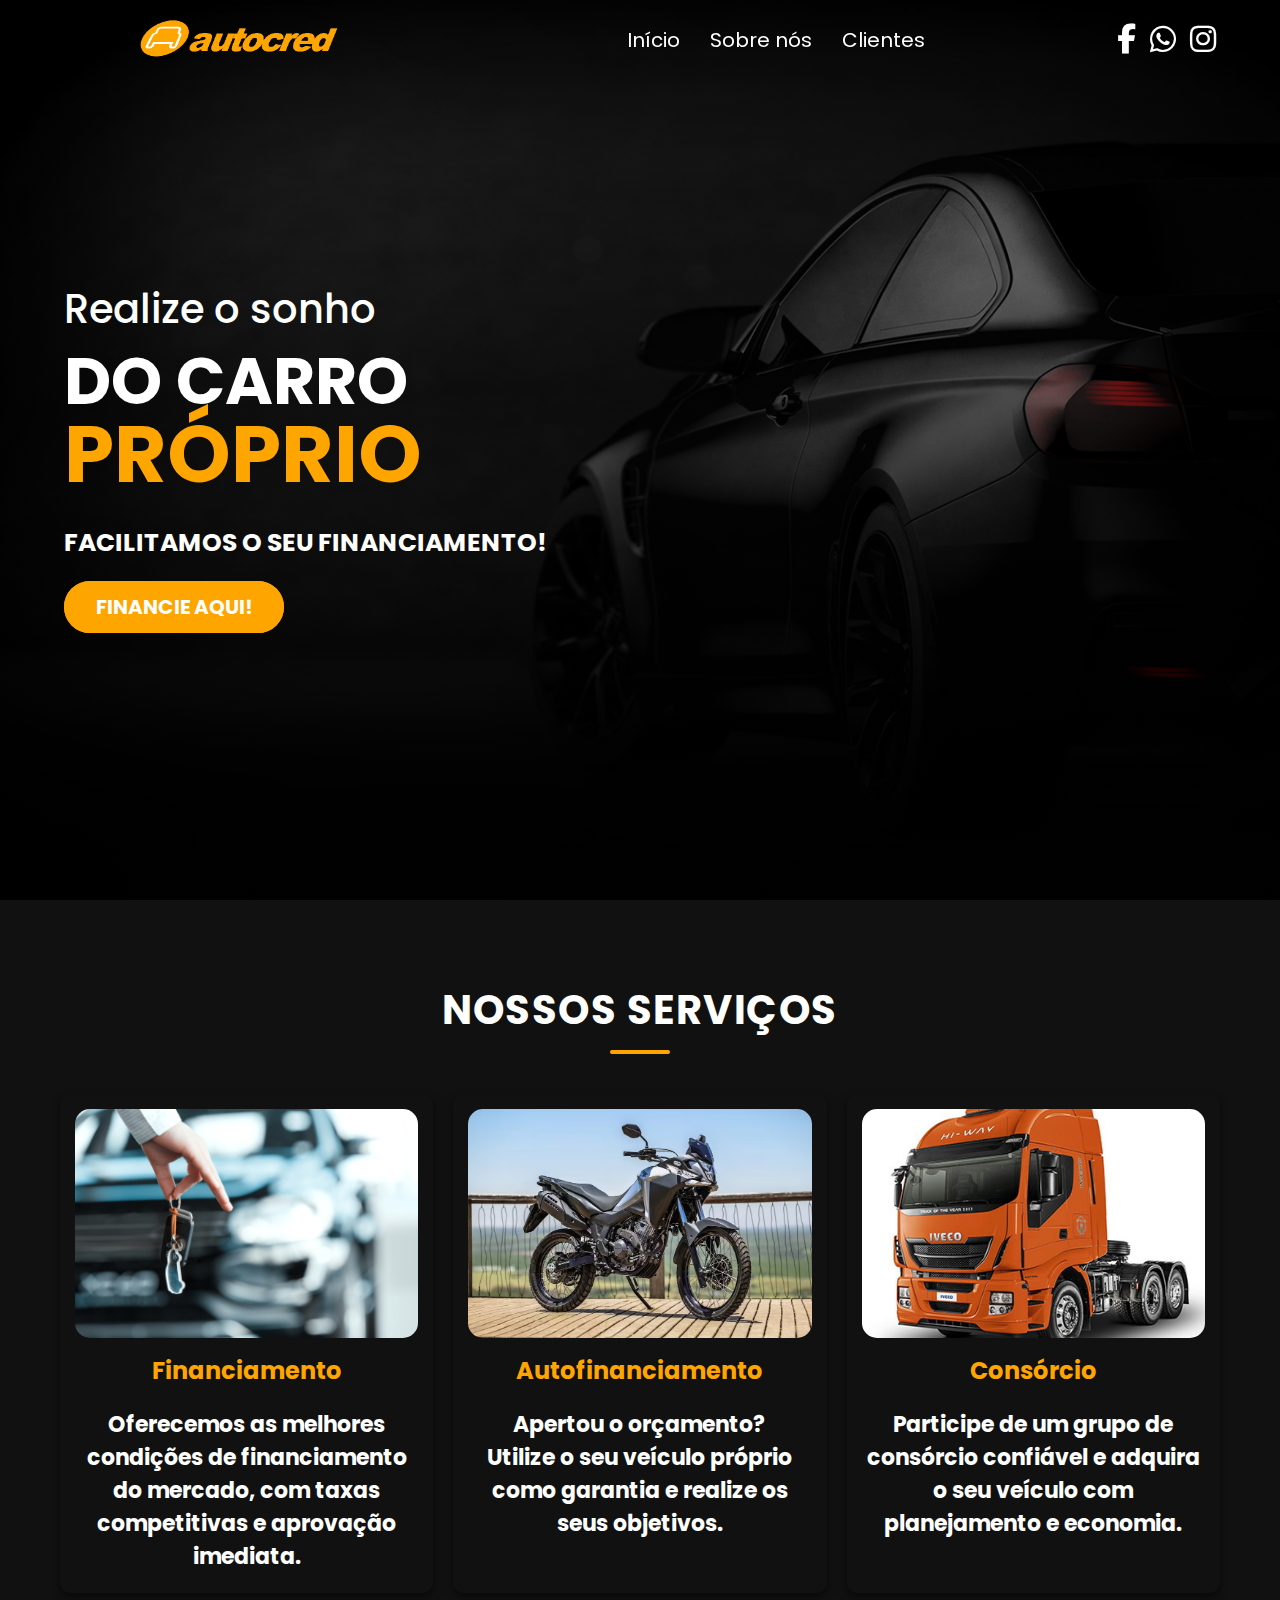
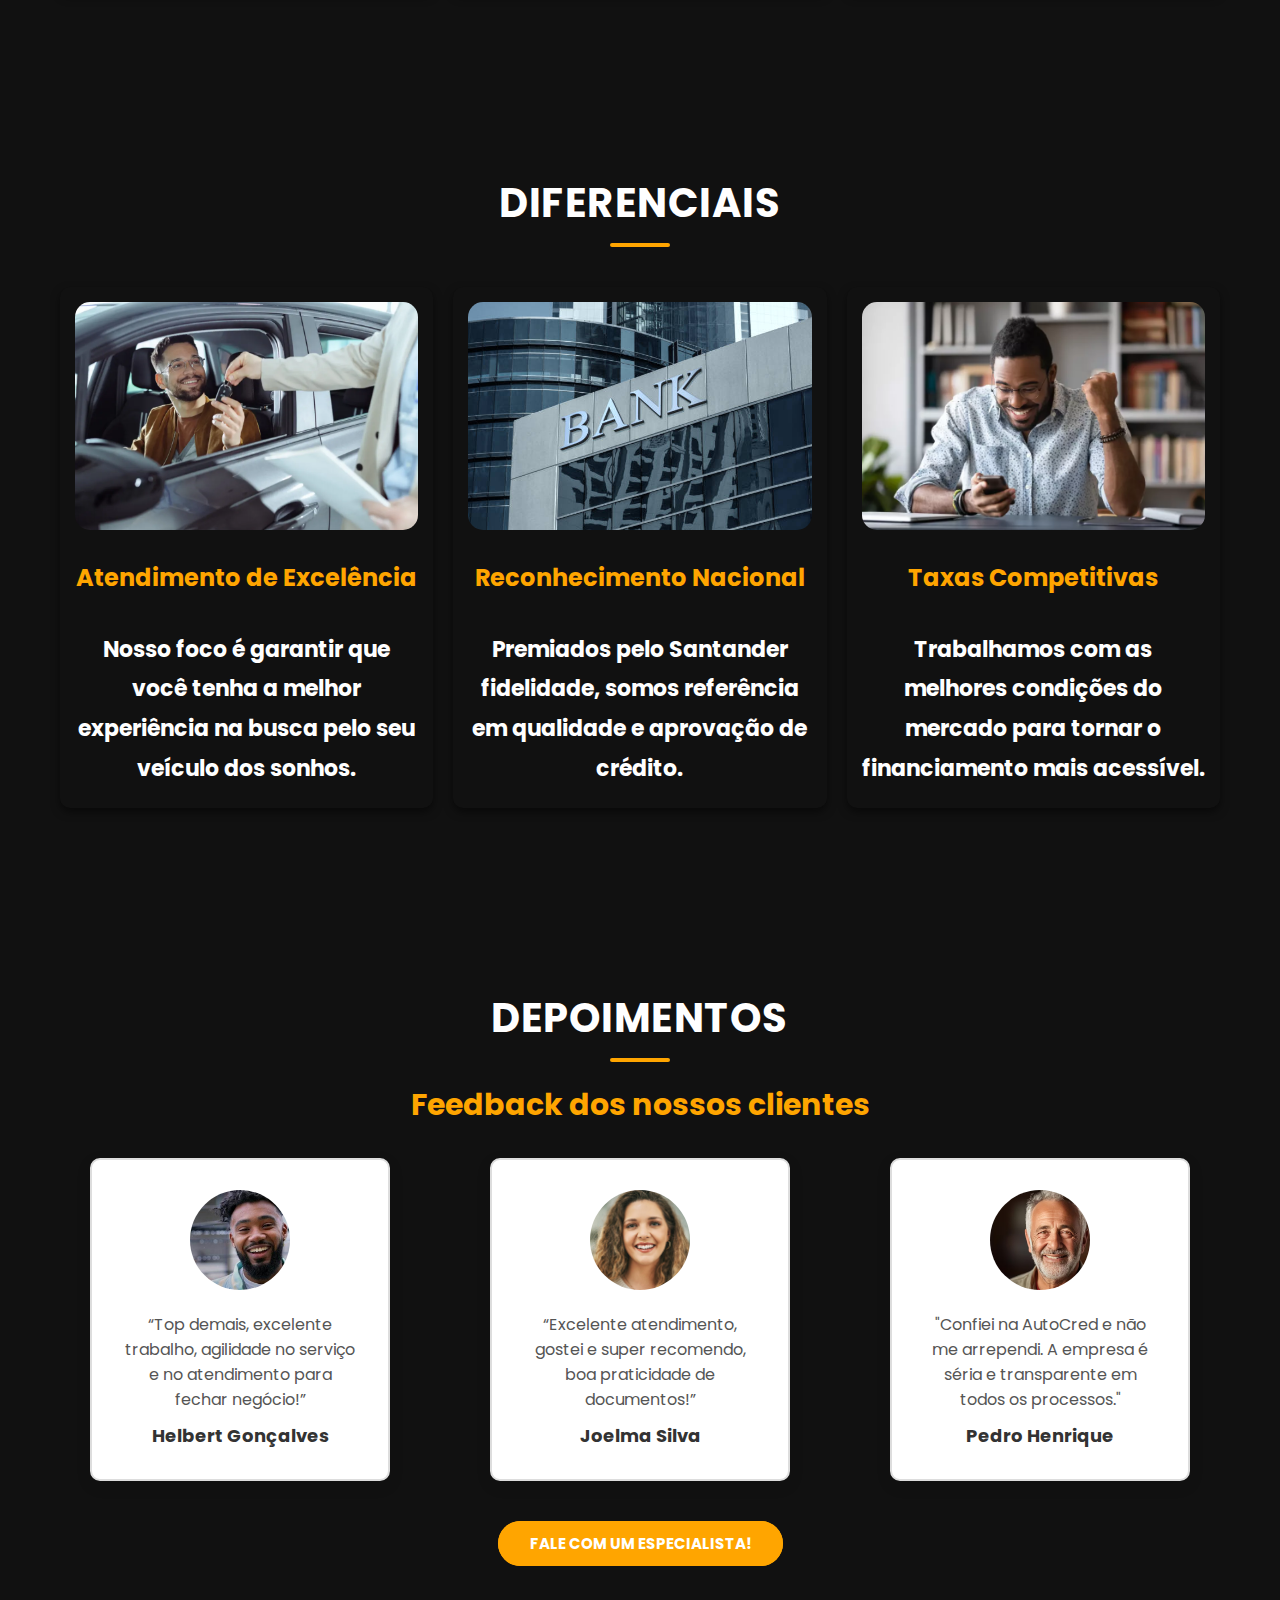
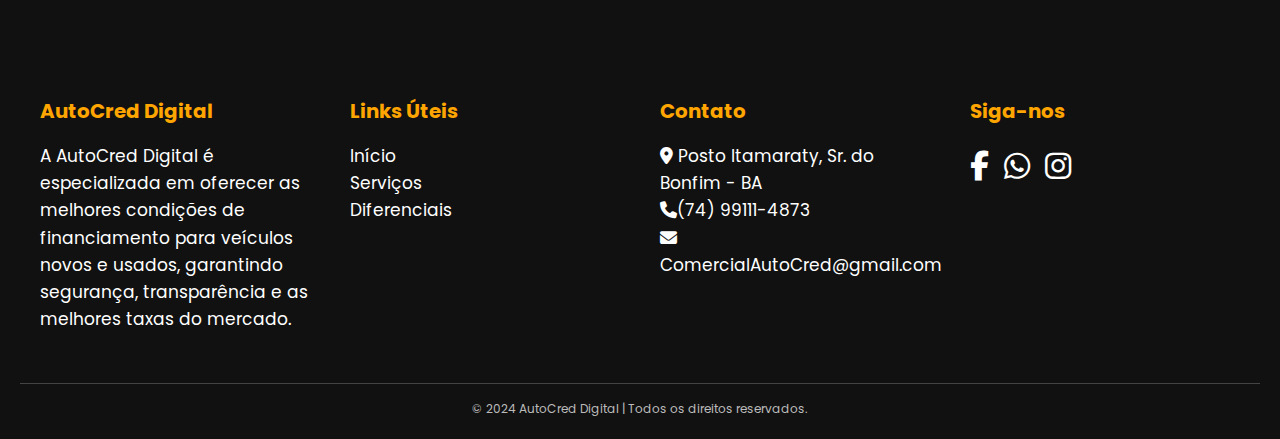
==== index.html @ ba8658fa "Subida de Arquivos" ====
<!DOCTYPE html>
<html lang="pt-BR">

<head>
    <meta charset="UTF-8">
    <meta http-equiv="X-UA-Compatible" content="IE=edge">
    <meta name="viewport" content="width=device-width, initial-scale=1.0">
    <title>AutoCred</title>

    <!-- Link Font Awesome -->
    <link rel="stylesheet" href="https://cdnjs.cloudflare.com/ajax/libs/font-awesome/6.4.0/css/all.min.css">

    <!-- Link File CSS -->
    <link rel="stylesheet" href="style.css">
</head>

<body>
    <header>
        <nav>
            <img src="img/LogoAtual.png" class="logo" alt="">
            <div class="menu">
                <a href="#">Início</a>
                <a href="#sobre">Sobre nós</a>
                <a href="#clientes">Clientes</a>
            </div>

            <div class="social">
                <a href="https://www.facebook.com/autocred.digital"><i class="fa-brands fa-facebook-f"></i></a>
                <a href="https://wa.me/+5574991114873"><i class="fa-brands fa-whatsapp"></i></a>
                <a href="https://www.instagram.com/autocred.digital/"><i class="fa-brands fa-instagram"></i></a>
            </div>
        </nav>
    </header>

    <div class="hero">
        <div class="text">
            <h4>Realize o sonho</h4>
            <h1>Do Carro <br> <span>Próprio</span></h1>
            <p>Facilitamos o seu financiamento!</p>
            <a href="https://wa.me/+5574991114873" class="btn">Financie aqui!</a>
        </div>
    </div>

    <!--Seção Serviços-->
    <section id="servicos" class="servicos">
        <div class="container">
            <h2>Nossos Serviços</h2>
            <div class="cards-container">
                <div class="card">
                    <img src="img/Financiamento.jpg" alt="Financiamento" loading="lazy">
                    <h3>Financiamento</h3>
                    <p>Oferecemos as melhores condições de financiamento do mercado, com taxas competitivas e aprovação imediata.</p>
                </div>
                <div class="card">
                    <img src="img/Sahara.jpg" alt="Autofinanciamento" loading="lazy">
                    <h3>Autofinanciamento</h3>
                    <p>Apertou o orçamento?<br/>
                    Utilize o seu veículo próprio como garantia e realize os seus objetivos.</p>
                </div>
                
                <div class="card">
                    <img src="img/Consorcio.jpg" alt="Consórcio" loading="lazy">
                    <h3>Consórcio</h3>
                    <p>Participe de um grupo de consórcio confiável e adquira o seu veículo com planejamento e economia.</p>
                </div>
        </div>
    </section>

    <!-- Seção Diferenciais-->
    <section id="sobre" class="sobre-nos">
        <div class="container">
            <h2>Diferenciais</h2>
            <div class="cards-container">
                <div class="card">
                    <img src="img/Entrega de chaves.jpg" alt="Entrega de chaves" loading="lazy">
                    <h3>Atendimento de Excelência</h3>
                    <p>Nosso foco é garantir que você tenha a melhor experiência na busca pelo seu veículo dos sonhos.
                    </p>
                </div>
                <div class="card">
                    <img src="img/bank.jpg" alt="Cliente feliz" loading="lazy">
                    <h3>Reconhecimento Nacional</h3>
                    <p>Premiados pelo Santander fidelidade, somos referência em qualidade e aprovação de crédito.</p>
                </div>
                <div class="card">
                    <img src="img/Taxas competitivas.jpg" alt="Carro financiado" loading="lazy">
                    <h3>Taxas Competitivas</h3>
                    <p>Trabalhamos com as melhores condições do mercado para tornar o financiamento mais acessível.</p>
                </div>
            </div>
        </div>
    </section>


    <!-- Seção Depoimentos -->
    <section id="clientes" class="clients">
        <div class="container">
            <h2>Depoimentos</h2>
            <h3>Feedback dos nossos clientes</h3>
                    <div class="client-list">
                        <div class="client-item">
                            <img src="img/João-Silva.jpg" alt="Cliente 1" loading="lazy">
                            <p>“Top demais, excelente trabalho, agilidade no serviço e no atendimento para fechar negócio!”</p>
                            <span>Helbert Gonçalves</span>
                        </div>
                        <div class="client-item">
                            <img src="img/Ana costa.jpg" alt="Cliente 2" loading="lazy">
                            <p>“Excelente atendimento, gostei e super recomendo, boa praticidade de documentos!”</p>
                            <span>Joelma Silva</span>
                        </div>
                        <div class="client-item">
                            <img src="img/Pedro henrique.jpg" alt="Cliente 3" loading="lazy">
                            <p>"Confiei na AutoCred e não me arrependi. A empresa é séria e transparente em todos os
                                processos."</p>
                            <span>Pedro Henrique</span>
                        </div>
                        <!-- Adicione mais clientes conforme necessário -->
                    </div>
        </div>
        <a href="https://wa.me/+5574991114873" class="btn">Fale com um Especialista!</a>
    </section>
    <!-- Footer -->
    <footer>
        <div class="footer-container">
            <div class="footer-section about">
                <h3>AutoCred Digital</h3>
                <p>
                    A AutoCred Digital é especializada em oferecer as melhores condições de financiamento
                    para veículos novos e usados, garantindo segurança, transparência e as melhores taxas
                    do mercado.
                </p>
            </div>

            <div class="footer-section links">
                <h3>Links Úteis</h3>
                <ul>
                    <li><a href="#">Início</a></li>
                    <li><a href="#servicos">Serviços</a></li>
                    <li><a href="#sobre">Diferenciais</a></li>
                </ul>
            </div>

            <div class="footer-section contact">
                <h3>Contato</h3>
                <p><i class="fas fa-map-marker-alt"></i> Posto Itamaraty, Sr. do Bonfim - BA</p>
                <p><i class="fas fa-phone"></i>(74) 99111-4873</p>
                <p><i class="fas fa-envelope"></i> ComercialAutoCred@gmail.com</p>
            </div>

            <div class="footer-section social">
                <h3>Siga-nos</h3>
                <div class="social-icons">
                    <a href="https://www.facebook.com/autocred.digital"><i class="fab fa-facebook-f"></i></a>
                    <a href="https://wa.me/+5574991114873"><i class="fab fa-whatsapp"></i></a>
                    <a href="https://www.instagram.com/autocred.digital/"><i class="fab fa-instagram"></i></a>
                </div>
            </div>
        </div>
        <div class="footer-bottom">
            &copy; 2024 AutoCred Digital | Todos os direitos reservados.
        </div>
    </footer>
    <script>
        let heroBg = document.querySelector('.hero');

        setInterval(() => {
            heroBg.style.backgroundImage = "url(img/bg-light.jpg)"

            setTimeout(() => {
                heroBg.style.backgroundImage = "url(img/bg.jpg)"
            }, 1000);
        }, 2200);
    </script>
    <script src="moove.js"></script>

</body>

</html>
---- style.css ----
/* font */
@import url('https://fonts.googleapis.com/css2?family=Poppins:wght@300;400;500;600;700;800;900&display=swap');

* {
    padding: 0;
    margin: 0;
    box-sizing: border-box;
    text-decoration: none;
    font-family: 'Poppins', sans-serif;
}


/* Menu oculto quando rolar a página */
header.scrolled nav {
    transform: translateY(-100%);
    /* Esconde o menu movendo-o para cima */
    transition: transform 0.3s ease-in-out;
    /* Suaviza a transição */
}

/* Estilo do menu quando não está oculto */
header nav {
    width: 90%;
    margin: auto;
    display: flex;
    justify-content: space-between;
    align-items: center;
    height: 80px;
    position: fixed;
    /* Mantém o menu fixo no topo */
    top: 0;
    left: 0;
    right: 0;
    z-index: 1000;
    /* Garante que o menu fique acima de outros conteúdos */
    transition: transform 0.3s ease-in-out;
    /* Suaviza a transição do menu */
}

/* Para evitar que o conteúdo do menu fique escondido, quando o menu não estiver visível, podemos ajustar a margem superior do conteúdo */
body {
    margin-top: 80px;
    /* Para compensar a altura do menu fixo */
    margin: 0;
    padding: 0;
    overflow-x: hidden;
}


/* Header */
header {
    position: fixed;
    top: 0;
    left: 0;
    right: 0;
    background-color: rgba(0, 0, 0, 0.7);
    /* Adicionando fundo semitransparente */
    z-index: 1000;
}

header nav {
    width: 90%;
    margin: auto;
    display: flex;
    justify-content: space-between;
    align-items: center;
    height: 80px;
}

header nav .logo {
    width: 350px;
}

header nav .menu {
    display: flex;
    align-items: center;
}

nav .menu a {
    color: #fff;
    margin-left: 30px;
    position: relative;
    font-size: 20px;
}

nav .menu a::after {
    content: '';
    position: absolute;
    bottom: -5px;
    left: 0;
    width: 0%;
    height: 2px;
    background-color: orange;
    transition: 0.4s;
}

nav .menu a:hover::after {
    width: 100%;
}

nav .social a i {
    color: #fff;
    font-size: 30px;
    margin-left: 10px;
    transition: 0.3s;
}

nav .social a i:hover {
    transform: scale(1.3);
    color: orange;
}

/* Hero Section */
.hero {
    width: 100%;
    height: 100vh;
    background: linear-gradient(to top, rgba(0, 0, 0, 0.8), transparent),
        url(img/bg.jpg);
    /* Gradiente sobre a imagem */
    background-position: center;
    background-size: cover;
    display: flex;
    justify-content: center;
    align-items: center;
    position: relative;
}

.hero::before {
    content: "";
    position: absolute;
    top: 0;
    left: 0;
    width: 100%;
    height: 100%;
    background: linear-gradient(to top, rgba(0, 0, 0, 0.8), transparent);
    z-index: 1;
}

.hero .text {
    width: 90%;
    margin: auto;
    text-align: left;
    position: relative;
    z-index: 2;
    /* Garante que o texto fique acima do degradê */
}

.hero .text h4 {
    font-size: 40px;
    color: #fff;
    font-weight: 500;
    margin-bottom: 10px;
}

.hero .text h1 {
    color: #fff;
    font-size: 65px;
    text-transform: uppercase;
    line-height: 1;
    margin-bottom: 30px;
}

.hero .text h1 span {
    color: orange;
    font-size: 80px;
    font-weight: bold;
}

.hero .text p {
    color: #fff;
    margin-bottom: 30px;
    font-size: 25px;
    text-transform: uppercase;
    font-weight: bold;
}

.hero .text .btn {
    padding: 10px 30px;
    background-color: orange;
    text-transform: uppercase;
    color: #fff;
    font-weight: bold;
    font-size: 20px;
    border-radius: 30px;
    border: 2px solid orange;
    transition: 0.3s;
}

.hero .text .btn:hover {
    background-color: transparent;
}

/* Seção Serviços */
#servicos {
    padding: 80px 20px;
    background-color: #111;
    text-align: center;
    color: #fff;
}

#servicos .container {
    display: flex;
    justify-content: space-between;
    flex-wrap: wrap;
    max-width: 1200px;
    margin: auto;
}

.servicos-section {
    display: flex;
    justify-content: center;
    align-items: center;
    padding: 50px;
    background-color: #111;
}


/* Container de cards */
.cards-container {
    display: flex;
    justify-content: space-between;
    flex-wrap: wrap;
    max-width: 1200px;
    margin: auto;
}

#servicos .cards-container {
    display: grid;
    grid-template-columns: repeat(3, 1fr);
    gap: 20px;
    max-width: 1200px;
    margin: auto;
    padding: 20px;
}

/* Card individual */
#servicos .card {
    background: #111;
    border-radius: 10px;
    box-shadow: 0 4px 8px rgba(0, 0, 0, 0.5);
    overflow: hidden;
    text-align: center;
    transition: transform 0.3s ease;
}

#servicos .card:hover {
    transform: translateY(-5px);
}

#servicos .card img {
    width: 100%;
    max-width: 1200px;
    max-height: 259px;
    height: 100%;
    object-fit: cover;
    padding-top: 30px;
    padding: 15px;
    border-radius: 30px;
}

#servicos .card h3 {
    font-size: 24px;
    color: orange;
    margin: auto;
}

#servicos .card p {
    font-size: 22px;
    line-height: 1.5;
    color: #fff;
    /* Alterado para branco para maior contraste */
    padding: 0 15px 20px;
}

#servicos .image-container {
    flex: 1;
    min-width: 300px;
    position: relative;
    overflow: hidden;
}

#servicos .image-container img {
    width: 100%;
    height: auto;
    object-fit: cover;
    transition: transform 0.2s ease-in-out;
    position: relative;

}

#servicos h2 {
    font-size: 40px;
    font-weight: 700;
    color: #fff;
    text-transform: uppercase;
    text-align: center;
    width: 100%;
    letter-spacing: 1.5px;
    margin-bottom: 20px;
    position: relative;
}

#servicos h2::after {
    content: '';
    display: block;
    width: 60px;
    height: 4px;
    background-color: orange;
    margin: 10px auto 0;
    border-radius: 2px;
}

#servicos p {
    font-size: 22px;
    font-weight: bold;
    line-height: 1.8;
    color: #fff;
    margin-top: 20px;
}

#servicos p:last-child {
    margin-bottom: 0;
}


/* Container de cards */

.cards-container {
    display: grid;
    grid-template-columns: repeat(3, 1fr);
    gap: 20px;
    max-width: 1200px;
    margin: auto;
    padding: 20px;
}

/* Card individual */
.card {
    background: #111;
    border-radius: 10px;
    box-shadow: 0 4px 8px rgba(0, 0, 0, 0.5);
    overflow: hidden;
    text-align: center;
    transition: transform 0.3s ease;
    height: 100%;
    /* Garante mesma altura */
    display: flex;
    flex-direction: column;
}

.card:hover {
    transform: translateY(-5px);
}

.card img {
    width: 100%;
    height: auto;
    object-fit: cover;
    padding: 15px;
    border-radius: 30px;
}

.card h3 {
    font-size: 24px;
    color: orange;
    margin: 15px 0;
    padding: 0 15px;
}

.card p {
    font-size: 22px;
    line-height: 1.5;
    color: #fff;
    padding: 0 15px 20px;
    flex-grow: 1;
    /* Faz o texto ocupar espaço disponível */
}

/* Seção Sobre */

.card img {
    width: 100%;
    max-height: 258px;
    height: auto;
    object-fit: cover;
    padding: 15px;
    border-radius: 30px;
}

#sobre {
    padding: 80px 20px;
    background-color: #111;
    text-align: center;
    color: #fff;
}

#sobre h2 {
    font-size: 40px;
    /* Título maior */
    font-weight: 700;
    /* Mais destaque */
    color: #fff;
    text-transform: uppercase;
    letter-spacing: 1.5px;
    margin-bottom: 20px;
    position: relative;
}

#sobre h2::after {
    content: '';
    display: block;
    width: 60px;
    height: 4px;
    background-color: orange;
    /* Destaque abaixo do título */
    margin: 10px auto 0;
    border-radius: 2px;
}

#sobre p {
    font-size: 22px;
    font-weight: bold;
    line-height: 1.8;
    /* Melhor leitura */
    color: #fff;
    margin-top: 20px;
}

#sobre p:last-child {
    margin-bottom: 0;
}




/* Clientes Section */
#clientes {
    width: 100%;
    padding: 80px 20px;
    background: #111;
    /* Cor de fundo para contraste */
    text-align: center;
    font-family: 'Poppins', sans-serif;
    /* Aplicando a fonte */
}

#clientes h2 {
    font-size: 40px;
    font-weight: 700;
    color: #fff;
    text-transform: uppercase;
    letter-spacing: 1.5px;
    margin-bottom: 20px;
    position: relative;

}

#clientes h2::after {
    content: '';
    display: block;
    width: 60px;
    height: 4px;
    background-color: orange;
    margin: 10px auto 0;
    border-radius: 2px;
}

#clientes h3 {
    color: orange;
    font-size: 30px;
}

.client-list {
    display: flex;
    justify-content: center;
    align-items: center;
    gap: 100px;
    /* Espaçamento entre os parceiros */
    flex-wrap: wrap;
    margin-top: 30px;
}

.client-item {
    background: #fff;
    border: 2px solid #ddd;
    border-radius: 10px;
    box-shadow: 0 5px 15px rgba(0, 0, 0, 0.1);
    padding: 30px;
    width: 300px;
    margin-bottom: 50px;
    text-align: center;
    transition: transform 0.3s ease, box-shadow 0.3s ease;
}

.client-item:hover {
    transform: translateY(-10px);
    box-shadow: 0 10px 20px rgba(0, 0, 0, 0.5);
}

.client-item img {
    width: 100px;
    height: 100px;
    object-fit: cover;
    border-radius: 70%;
    margin-bottom: 15px;
}

.client-item p {
    font-size: 16px;
    color: #555;
    margin-bottom: 10px;
    font-weight: 400;
}

.client-item span {
    font-size: 18px;
    font-weight: bold;
    color: #333;
}

.clients .btn {
    padding: 10px 30px;
    background-color: orange;
    text-transform: uppercase;
    color: #fff;
    font-weight: bold;
    font-size: 15px;
    border-radius: 30px;
    border: 2px solid orange;
    transition: 0.3s;
}

.clients .btn:hover {
    background-color: transparent;
}


/* Footer Styles */
footer {
    background-color: #111;
    color: #fff;
    padding: 40px 20px 20px;
    font-size: 17px;
    line-height: 1.6;
}

.footer-container {
    display: flex;
    justify-content: space-between;
    flex-wrap: wrap;
    max-width: 2000px;
    margin: auto;
}

.footer-section {
    flex: 1;
    min-width: 250px;
    margin-bottom: 20px;
    padding: 20px 20px;
}

.footer-section h2,
.footer-section h3 {
    margin-bottom: 15px;
    color: orange;
}

.footer-section p,
.footer-section ul {
    margin: 0;
    padding: 0;
    list-style: none;
}

.footer-section a {
    color: #fff;
    text-decoration: none;
    transition: color 0.3s;
}

.footer-section a:hover {
    color: orange;
}

.footer-section .social-icons a {
    color: #fff;
    font-size: 30px;
    margin-right: 10px;
    transition: color 0.3s;
}

.footer-section .social-icons a:hover {
    color: orange;
}

.footer-bottom {
    text-align: center;
    border-top: 1px solid #444;
    padding-top: 15px;
    margin-top: 10px;
    font-size: 12px;
    color: #bbb;
}


@media (min-width: 375px) and (max-width: 667px) {


    header {
        display: none;
    }

    .hero {
        height: 50vh;
    }

    .hero .text h1 span {
        font-size: 35px;
        font-weight: bold;
    }

    .hero .text h1 {
        font-size: 30px;
    }

    .hero .text h4 {
        font-size: 20px;
    }

    .hero .text p {
        font-size: 20px;
        font-weight: bold;
    }

    .hero .text .btn {
        padding: 5px 15px;
        background-color: orange;
        text-transform: uppercase;
        color: #fff;
        font-weight: bold;
        font-size: 15px;
        border-radius: 30px;
        border: 2px solid orange;
        transition: 0.3s;
    }

    /* Seção Serviços */

    #servicos .cards-container {
        grid-template-columns: 1fr;
        display: grid;
        max-width: 1200px;
        padding: 20px;
    }

    #servicos .card {
        display: block;
    }

    #servicos .card img {
        width: 90%;
        height: auto;
    }

    #servicos .container {
        width: 90%;
    }

    #servicos h2 {
        font-size: 22px;
    }

    #servicos .card h3 {
        font-size: 20px;
    }

    #servicos .card p {
        font-size: 18px;
    }

    /* Seção Sobre */

    #sobre .cards-container {
        grid-template-columns: 1fr;
        display: grid;
        max-width: 1200px;
        padding: 20px;
    }

    #sobre .card {
        display: block;
    }

    #sobre .card img {
        width: 90%;
        height: auto;
    }

    #sobre .container {
        width: 90%;
        margin: 0 auto; /* Centraliza horizontalmente */
    }

    #sobre h2 {
        font-size: 22px;
    }

    #sobre .card h3 {
        font-size: 20px;
    }

    #sobre .card p {
        font-size: 18px;
    }

/* Clientes Section */
#clientes {
    width: 100%;
    padding: 80px 20px;
    background: #111;
    /* Cor de fundo para contraste */
    text-align: center;
    font-family: 'Poppins', sans-serif;
    /* Aplicando a fonte */
}

#clientes h2 {
    font-size: 22px;
    font-weight: 700;
    color: #fff;
    text-transform: uppercase;
    letter-spacing: 1.5px;
    margin-bottom: 20px;
    position: relative;

}

#clientes h3 {
    color: orange;
    font-size: 20px;
}

.client-item {
    width: 250px;
}


.clients .btn:hover {
    background-color: transparent;
}

/*Footer Section */

.footer-section p,
.footer-section ul {
    font-size: 16px;
}

.footer-section .social-icons a {
    font-size: 25px;
    
}

}

@media (min-width: 768px) and (max-width: 1024px) {

    * {
        box-sizing: border-box;
    }

    header nav .menu {
        display: none;
        justify-content: space-between;
    }

    header nav .logo {
        width: 350px;
        margin-right: 30px;
    }

    nav .social a i {
        color: #fff;
        font-size: 35px;
        margin-left: 10px;
        transition: 0.3s;
    }

    .hero .text .btn {
        padding: 10px 30px;
        font-size: 28px;
    }

    .hero {
        height: 65vh;
    }  
    
    .hero .text p {
        font-size: 30px;
    }


    /* Seção Diferenciais */ 

    #servicos .cards-container {
        grid-template-columns: 1fr;
        display: grid;
        max-width: 1200px;
        padding: 20px;
    }

    #servicos .card {
        display: block;
    }

    #servicos .card img {
        max-height: 379px;
        width: 90%;
        height: auto;
    }

    #servicos .container {
        width: 90%;
        margin: 0 auto; /* Centraliza horizontalmente */
    }

    #servicos h2 {
        font-size: 40px;
    }

    #servicos .card h3 {
        font-size: 30px;
    }

    #servicos .card p {
        font-size: 28px;
    }

    /* Seção Sobre */

    #sobre .cards-container {
        grid-template-columns: 1fr;
        display: grid;
        max-width: 1200px;
        padding: 20px;
    }

    #sobre .card {
        display: block;
    }

    #sobre .card img {
        width: 90%;
        height: auto;
    }

    #sobre .container {
        width: 90%;
        margin: 0 auto; /* Centraliza horizontalmente */
    }

    #sobre h2 {
        font-size: 40px;
    }

    #sobre .card h3 {
        font-size: 30px;
    }
    
    #sobre .card p {
        font-size: 28px;
    }
    

    /* Clientes Section */
#clientes {
    width: 100%;
}

#clientes h2 {
    font-size: 40px;
}

.client-item {
    width: 390px;
}

.client-item img {
    width: 150px;
    height: 150px;
}

.client-item p {
    font-size: 32px;
}

.client-item span {
    font-size: 28px;
    font-weight: bold;
    color: #333;
}


#clientes {
    width: 100%;
}

#clientes h2 {
    font-size: 40px;
}

#clientes h3 {
    color: orange;
    font-size: 35px;
}

.clients .btn {
    padding: 20px 40px;
    font-size: 25px;
}

.clients .btn:hover {
    background-color: transparent;
}

.client-list {
    display: flex;
    justify-content: center;
    align-items: center;
    gap: 100px;
    /* Espaçamento entre os parceiros */
    flex-wrap: wrap;
    margin-top: 30px;
    width: 80%;
    margin: 0px auto;
    margin-top: 30px;
}

/* Footer Styles */
footer {
    background-color: #111;
    color: #fff;
    padding: 40px 20px 20px;
    font-size: 17px;
    line-height: 1.6;
}


.footer-section h2,
.footer-section h3 {
    margin-bottom: 30px;
    font-size: 30px;
    color: orange;
}

.footer-section p,
.footer-section ul {
    font-size: 18px;
    margin: 0;
    padding: 0;
    list-style: none;
}


.footer-section .social-icons a {
    font-size: 32px;
    
}

.footer-bottom {
    font-size: 20px;
}

}
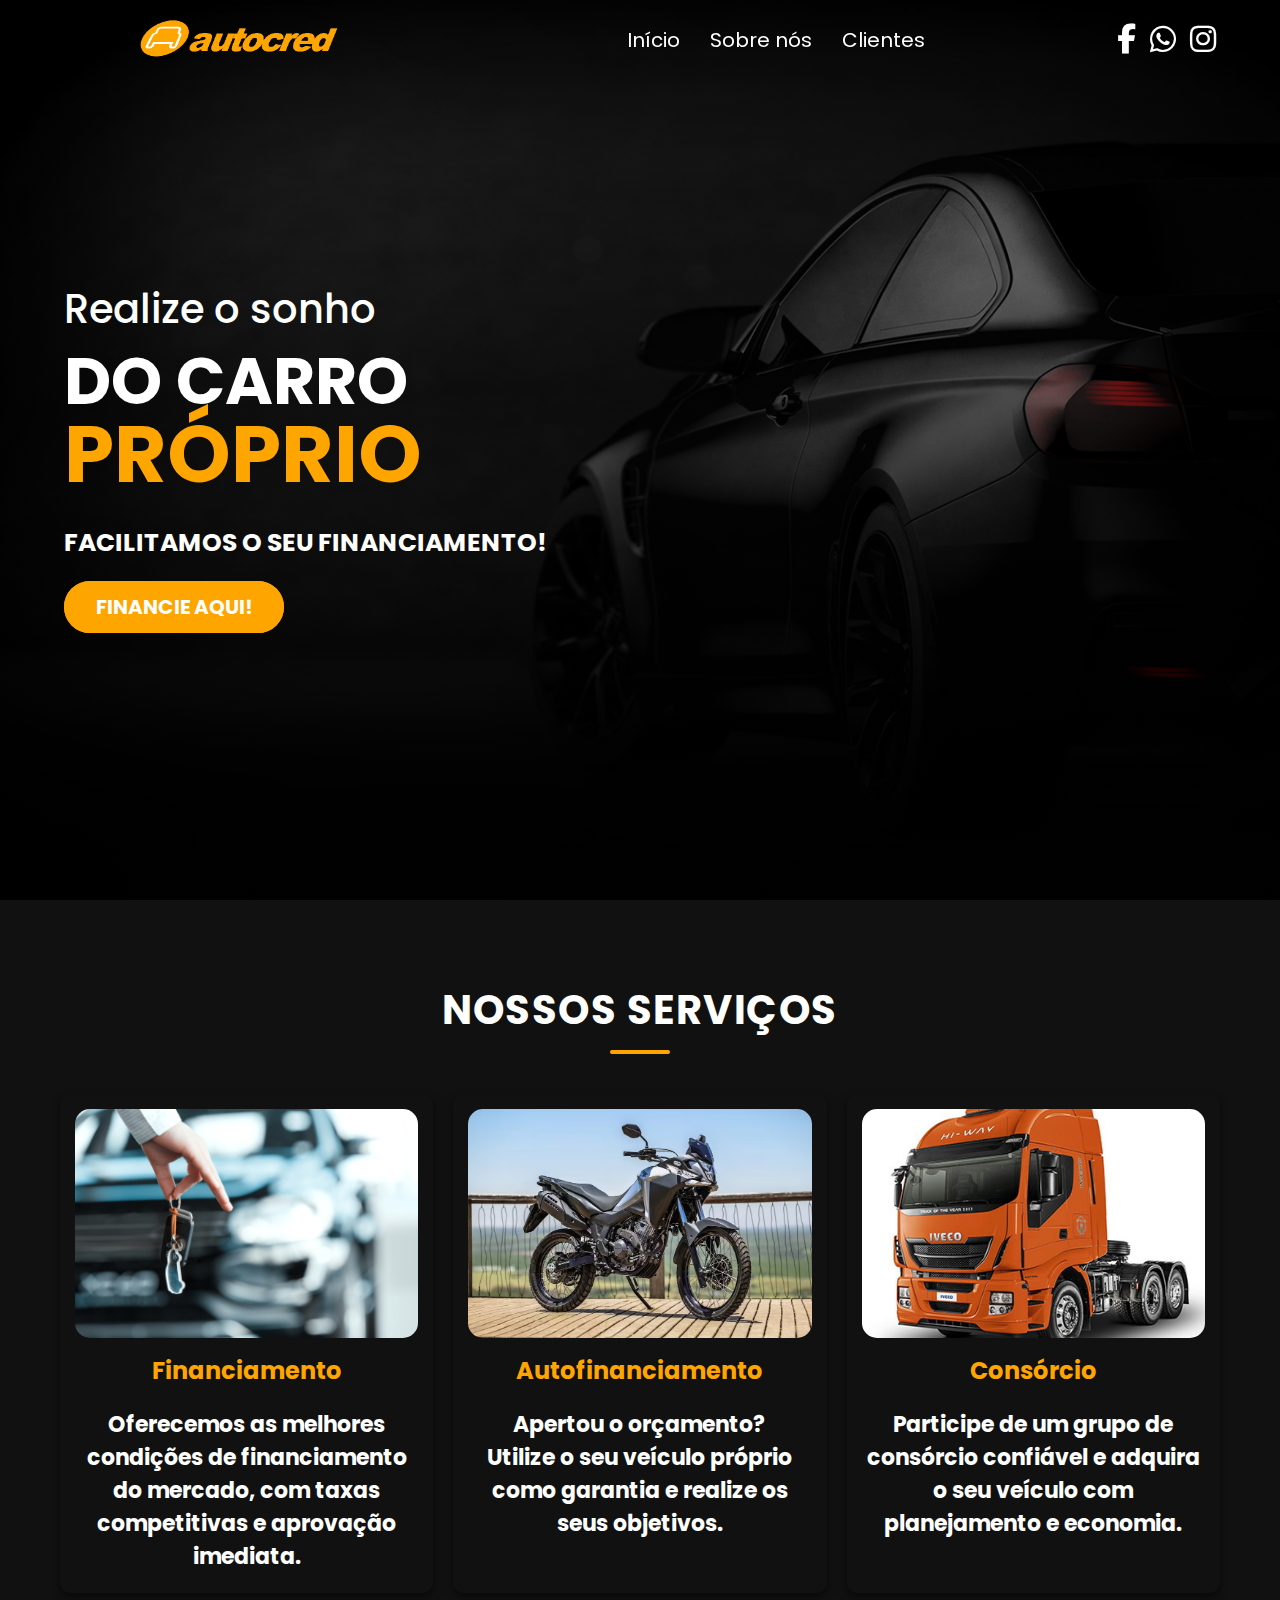
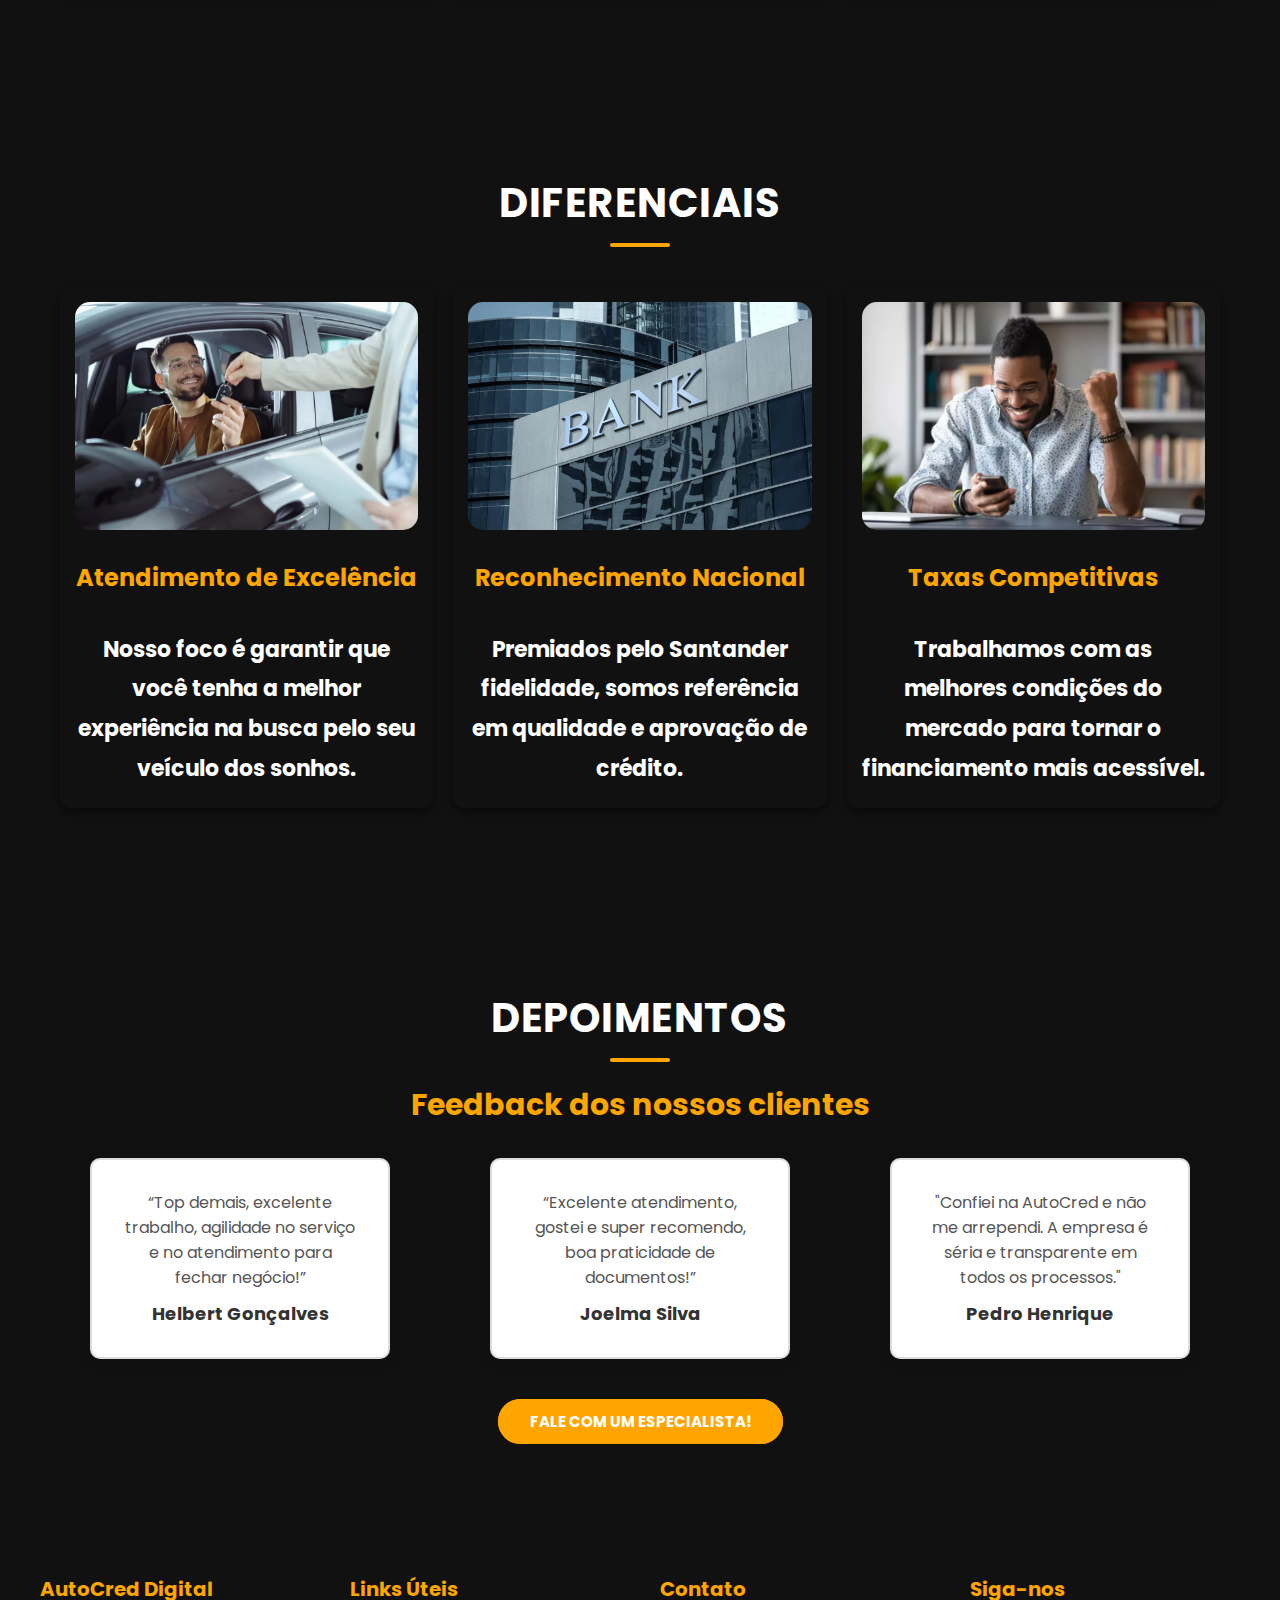
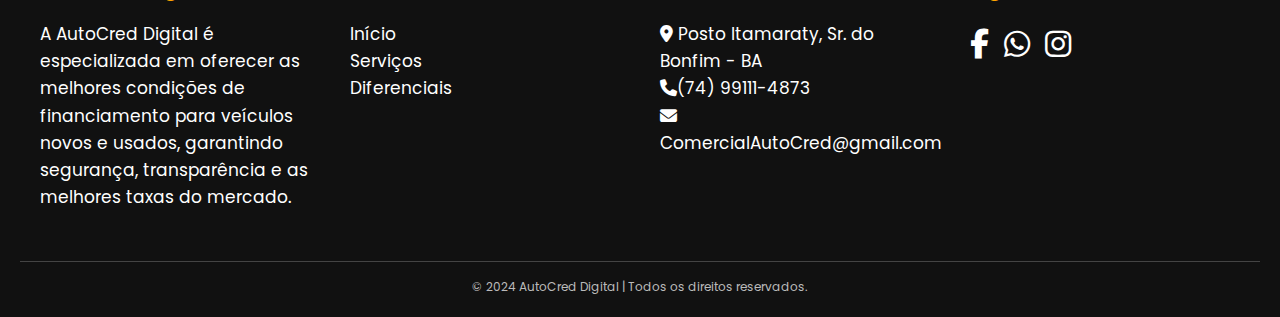
==== commit e20dfe95: "Alterações feitas" ====
--- a/index.html
+++ b/index.html
@@ -49,21 +49,23 @@
                 <div class="card">
                     <img src="img/Financiamento.jpg" alt="Financiamento" loading="lazy">
                     <h3>Financiamento</h3>
-                    <p>Oferecemos as melhores condições de financiamento do mercado, com taxas competitivas e aprovação imediata.</p>
+                    <p>Oferecemos as melhores condições de financiamento do mercado, com taxas competitivas e aprovação
+                        imediata.</p>
                 </div>
                 <div class="card">
                     <img src="img/Sahara.jpg" alt="Autofinanciamento" loading="lazy">
                     <h3>Autofinanciamento</h3>
-                    <p>Apertou o orçamento?<br/>
-                    Utilize o seu veículo próprio como garantia e realize os seus objetivos.</p>
+                    <p>Apertou o orçamento?<br />
+                        Utilize o seu veículo próprio como garantia e realize os seus objetivos.</p>
                 </div>
-                
+
                 <div class="card">
                     <img src="img/Consorcio.jpg" alt="Consórcio" loading="lazy">
                     <h3>Consórcio</h3>
-                    <p>Participe de um grupo de consórcio confiável e adquira o seu veículo com planejamento e economia.</p>
+                    <p>Participe de um grupo de consórcio confiável e adquira o seu veículo com planejamento e economia.
+                    </p>
                 </div>
-        </div>
+            </div>
     </section>
 
     <!-- Seção Diferenciais-->
@@ -97,25 +99,22 @@
         <div class="container">
             <h2>Depoimentos</h2>
             <h3>Feedback dos nossos clientes</h3>
-                    <div class="client-list">
-                        <div class="client-item">
-                            <img src="img/João-Silva.jpg" alt="Cliente 1" loading="lazy">
-                            <p>“Top demais, excelente trabalho, agilidade no serviço e no atendimento para fechar negócio!”</p>
-                            <span>Helbert Gonçalves</span>
-                        </div>
-                        <div class="client-item">
-                            <img src="img/Ana costa.jpg" alt="Cliente 2" loading="lazy">
-                            <p>“Excelente atendimento, gostei e super recomendo, boa praticidade de documentos!”</p>
-                            <span>Joelma Silva</span>
-                        </div>
-                        <div class="client-item">
-                            <img src="img/Pedro henrique.jpg" alt="Cliente 3" loading="lazy">
-                            <p>"Confiei na AutoCred e não me arrependi. A empresa é séria e transparente em todos os
-                                processos."</p>
-                            <span>Pedro Henrique</span>
-                        </div>
-                        <!-- Adicione mais clientes conforme necessário -->
-                    </div>
+            <div class="client-list">
+                <div class="client-item">
+                    <p>“Top demais, excelente trabalho, agilidade no serviço e no atendimento para fechar negócio!”</p>
+                    <span>Helbert Gonçalves</span>
+                </div>
+                <div class="client-item">
+                    <p>“Excelente atendimento, gostei e super recomendo, boa praticidade de documentos!”</p>
+                    <span>Joelma Silva</span>
+                </div>
+                <div class="client-item">
+                    <p>"Confiei na AutoCred e não me arrependi. A empresa é séria e transparente em todos os
+                        processos."</p>
+                    <span>Pedro Henrique</span>
+                </div>
+                <!-- Adicione mais clientes conforme necessário -->
+            </div>
         </div>
         <a href="https://wa.me/+5574991114873" class="btn">Fale com um Especialista!</a>
     </section>
@@ -160,17 +159,7 @@
             &copy; 2024 AutoCred Digital | Todos os direitos reservados.
         </div>
     </footer>
-    <script>
-        let heroBg = document.querySelector('.hero');
-
-        setInterval(() => {
-            heroBg.style.backgroundImage = "url(img/bg-light.jpg)"
-
-            setTimeout(() => {
-                heroBg.style.backgroundImage = "url(img/bg.jpg)"
-            }, 1000);
-        }, 2200);
-    </script>
+    
     <script src="moove.js"></script>
 
 </body>
--- a/style.css
+++ b/style.css
@@ -1,5 +1,6 @@
 /* font */
 @import url('https://fonts.googleapis.com/css2?family=Poppins:wght@300;400;500;600;700;800;900&display=swap');
+
 
 * {
     padding: 0;
@@ -114,9 +115,7 @@
 .hero {
     width: 100%;
     height: 100vh;
-    background: linear-gradient(to top, rgba(0, 0, 0, 0.8), transparent),
-        url(img/bg.jpg);
-    /* Gradiente sobre a imagem */
+    background: linear-gradient(to top, rgba(0, 0, 0, 0.8), transparent), url(img/bg.jpg);
     background-position: center;
     background-size: cover;
     display: flex;
@@ -134,6 +133,9 @@
     height: 100%;
     background: linear-gradient(to top, rgba(0, 0, 0, 0.8), transparent);
     z-index: 1;
+    background-size: cover;
+    background-position: center;
+    transition: opacity 1s ease-in-out;
 }
 
 .hero .text {
@@ -603,7 +605,7 @@
 }
 
 
-@media (min-width: 375px) and (max-width: 667px) {
+@media (min-width: 375px) and (max-width: 768px) {
 
 
     header {
@@ -611,7 +613,7 @@
     }
 
     .hero {
-        height: 50vh;
+        height: 45vh;
     }
 
     .hero .text h1 span {
@@ -689,6 +691,7 @@
 
     #sobre .card {
         display: block;
+        width: auto;
     }
 
     #sobre .card img {
@@ -698,7 +701,8 @@
 
     #sobre .container {
         width: 90%;
-        margin: 0 auto; /* Centraliza horizontalmente */
+        margin: 0 auto;
+        /* Centraliza horizontalmente */
     }
 
     #sobre h2 {
@@ -713,57 +717,61 @@
         font-size: 18px;
     }
 
-/* Clientes Section */
-#clientes {
-    width: 100%;
-    padding: 80px 20px;
-    background: #111;
-    /* Cor de fundo para contraste */
-    text-align: center;
-    font-family: 'Poppins', sans-serif;
-    /* Aplicando a fonte */
-}
-
-#clientes h2 {
-    font-size: 22px;
-    font-weight: 700;
-    color: #fff;
-    text-transform: uppercase;
-    letter-spacing: 1.5px;
-    margin-bottom: 20px;
-    position: relative;
-
-}
-
-#clientes h3 {
-    color: orange;
-    font-size: 20px;
-}
-
-.client-item {
-    width: 250px;
-}
-
-
-.clients .btn:hover {
-    background-color: transparent;
-}
-
-/*Footer Section */
-
-.footer-section p,
-.footer-section ul {
-    font-size: 16px;
-}
-
-.footer-section .social-icons a {
-    font-size: 25px;
-    
-}
-
-}
-
-@media (min-width: 768px) and (max-width: 1024px) {
+    /* Clientes Section */
+    #clientes {
+        width: 100%;
+        padding: 80px 20px;
+        background: #111;
+        /* Cor de fundo para contraste */
+        text-align: center;
+        font-family: 'Poppins', sans-serif;
+        /* Aplicando a fonte */
+    }
+
+    #clientes h2 {
+        font-size: 22px;
+        font-weight: 700;
+        color: #fff;
+        text-transform: uppercase;
+        letter-spacing: 1.5px;
+        margin-bottom: 20px;
+        position: relative;
+
+    }
+
+    #clientes h3 {
+        color: orange;
+        font-size: 20px;
+    }
+
+    .client-item {
+        width: 250px;
+    }
+
+
+    .clients .btn:hover {
+        background-color: transparent;
+    }
+
+    /*Footer Section */
+
+    .footer-section p,
+    .footer-section ul {
+        font-size: 13px;
+    }
+
+    .footer-section h3 {
+        font-size: 20px;
+    }
+
+    .footer-section .social-icons a {
+        font-size: 25px;
+
+    }
+
+}
+
+@media (min-width: 768px) and (max-width: 1080px) {
 
     * {
         box-sizing: border-box;
@@ -775,37 +783,49 @@
     }
 
     header nav .logo {
-        width: 350px;
+        width: 250px;
         margin-right: 30px;
     }
 
     nav .social a i {
         color: #fff;
-        font-size: 35px;
+        font-size: 25px;
         margin-left: 10px;
         transition: 0.3s;
     }
 
     .hero .text .btn {
         padding: 10px 30px;
-        font-size: 28px;
+        font-size: 20px;
     }
 
     .hero {
         height: 65vh;
-    }  
-    
+    }
+
     .hero .text p {
+        font-size: 20px;
+    }
+
+    .hero .text h1  {
         font-size: 30px;
     }
 
-
-    /* Seção Diferenciais */ 
+    .hero .text h1 span {
+        font-size: 30px;
+    }
+
+    .hero .text h4  {
+        font-size: 35px;
+    }
+
+
+    /* Seção Diferenciais */
 
     #servicos .cards-container {
         grid-template-columns: 1fr;
         display: grid;
-        max-width: 1200px;
+        max-width: 600px;
         padding: 20px;
     }
 
@@ -821,19 +841,20 @@
 
     #servicos .container {
         width: 90%;
-        margin: 0 auto; /* Centraliza horizontalmente */
+        margin: 0 auto;
+        /* Centraliza horizontalmente */
     }
 
     #servicos h2 {
-        font-size: 40px;
+        font-size: 30px;
     }
 
     #servicos .card h3 {
-        font-size: 30px;
+        font-size: 25px;
     }
 
     #servicos .card p {
-        font-size: 28px;
+        font-size: 22px;
     }
 
     /* Seção Sobre */
@@ -841,7 +862,7 @@
     #sobre .cards-container {
         grid-template-columns: 1fr;
         display: grid;
-        max-width: 1200px;
+        max-width: 600px;
         padding: 20px;
     }
 
@@ -850,126 +871,129 @@
     }
 
     #sobre .card img {
+        max-height: 379px;
         width: 90%;
         height: auto;
     }
 
     #sobre .container {
         width: 90%;
-        margin: 0 auto; /* Centraliza horizontalmente */
+        margin: 0 auto;
+        /* Centraliza horizontalmente */
     }
 
     #sobre h2 {
-        font-size: 40px;
+        font-size: 30px;
     }
 
     #sobre .card h3 {
+        font-size: 25px;
+    }
+
+    #sobre .card p {
+        font-size: 22px;
+    }
+
+
+    /* Clientes Section */
+    #clientes {
+        width: 100%;
+    }
+
+    .client-item {
+        width: 360px;
+    }
+
+    .client-item img {
+        width: 120px;
+        height: 120px;
+    }
+
+    .client-item p {
+        font-size: 22px;
+    }
+
+    .client-item span {
+        font-size: 18px;
+        font-weight: bold;
+        color: #333;
+    }
+
+    #clientes h2 {
         font-size: 30px;
     }
-    
-    #sobre .card p {
+
+    #clientes h3 {
+        color: orange;
+        font-size: 25px;
+    }
+
+    .clients .btn {
+        padding: 20px 40px;
+        font-size: 18px;
+    }
+
+    .clients .btn:hover {
+        background-color: transparent;
+    }
+
+    .client-list {
+        display: flex;
+        justify-content: center;
+        align-items: center;
+        gap: 100px;
+        /* Espaçamento entre os parceiros */
+        flex-wrap: wrap;
+        margin-top: 30px;
+        width: 80%;
+        margin: 0px auto;
+        margin-top: 30px;
+    }
+
+    /* Footer Styles */
+    .footer-container {
+        display: flex;
+        justify-content: space-between;
+        flex-wrap: wrap; /* Para evitar que os itens fiquem apertados */
+        gap: 20px; /* Adiciona espaço entre os elementos */
+        flex: 1; /* Faz com que cada seção ocupe partes iguais */
+        min-width: 200px; /* Define um limite mínimo de largura */
+        display: flex;
+        flex-wrap: wrap; /* Adiciona uma nova linha se necessário */
+    }
+
+    footer {
+        background-color: #111;
+        color: #fff;
+        padding: 40px 20px 20px;
+        font-size: 17px;
+        line-height: 1.6;
+    }
+
+
+    .footer-section h2,
+    .footer-section h3 {
+        margin-bottom: 30px;
+        font-size: 25px;
+        color: orange;
+    }
+
+    .footer-section p,
+    .footer-section ul {
+        font-size: 16px;
+        margin: 0;
+        padding: 0;
+        list-style: none;
+    }
+
+
+    .footer-section .social-icons a {
         font-size: 28px;
-    }
-    
-
-    /* Clientes Section */
-#clientes {
-    width: 100%;
-}
-
-#clientes h2 {
-    font-size: 40px;
-}
-
-.client-item {
-    width: 390px;
-}
-
-.client-item img {
-    width: 150px;
-    height: 150px;
-}
-
-.client-item p {
-    font-size: 32px;
-}
-
-.client-item span {
-    font-size: 28px;
-    font-weight: bold;
-    color: #333;
-}
-
-
-#clientes {
-    width: 100%;
-}
-
-#clientes h2 {
-    font-size: 40px;
-}
-
-#clientes h3 {
-    color: orange;
-    font-size: 35px;
-}
-
-.clients .btn {
-    padding: 20px 40px;
-    font-size: 25px;
-}
-
-.clients .btn:hover {
-    background-color: transparent;
-}
-
-.client-list {
-    display: flex;
-    justify-content: center;
-    align-items: center;
-    gap: 100px;
-    /* Espaçamento entre os parceiros */
-    flex-wrap: wrap;
-    margin-top: 30px;
-    width: 80%;
-    margin: 0px auto;
-    margin-top: 30px;
-}
-
-/* Footer Styles */
-footer {
-    background-color: #111;
-    color: #fff;
-    padding: 40px 20px 20px;
-    font-size: 17px;
-    line-height: 1.6;
-}
-
-
-.footer-section h2,
-.footer-section h3 {
-    margin-bottom: 30px;
-    font-size: 30px;
-    color: orange;
-}
-
-.footer-section p,
-.footer-section ul {
-    font-size: 18px;
-    margin: 0;
-    padding: 0;
-    list-style: none;
-}
-
-
-.footer-section .social-icons a {
-    font-size: 32px;
-    
-}
-
-.footer-bottom {
-    font-size: 20px;
-}
-
-}
-
+
+    }
+
+    .footer-bottom {
+        font-size: 15px;
+    }
+
+}